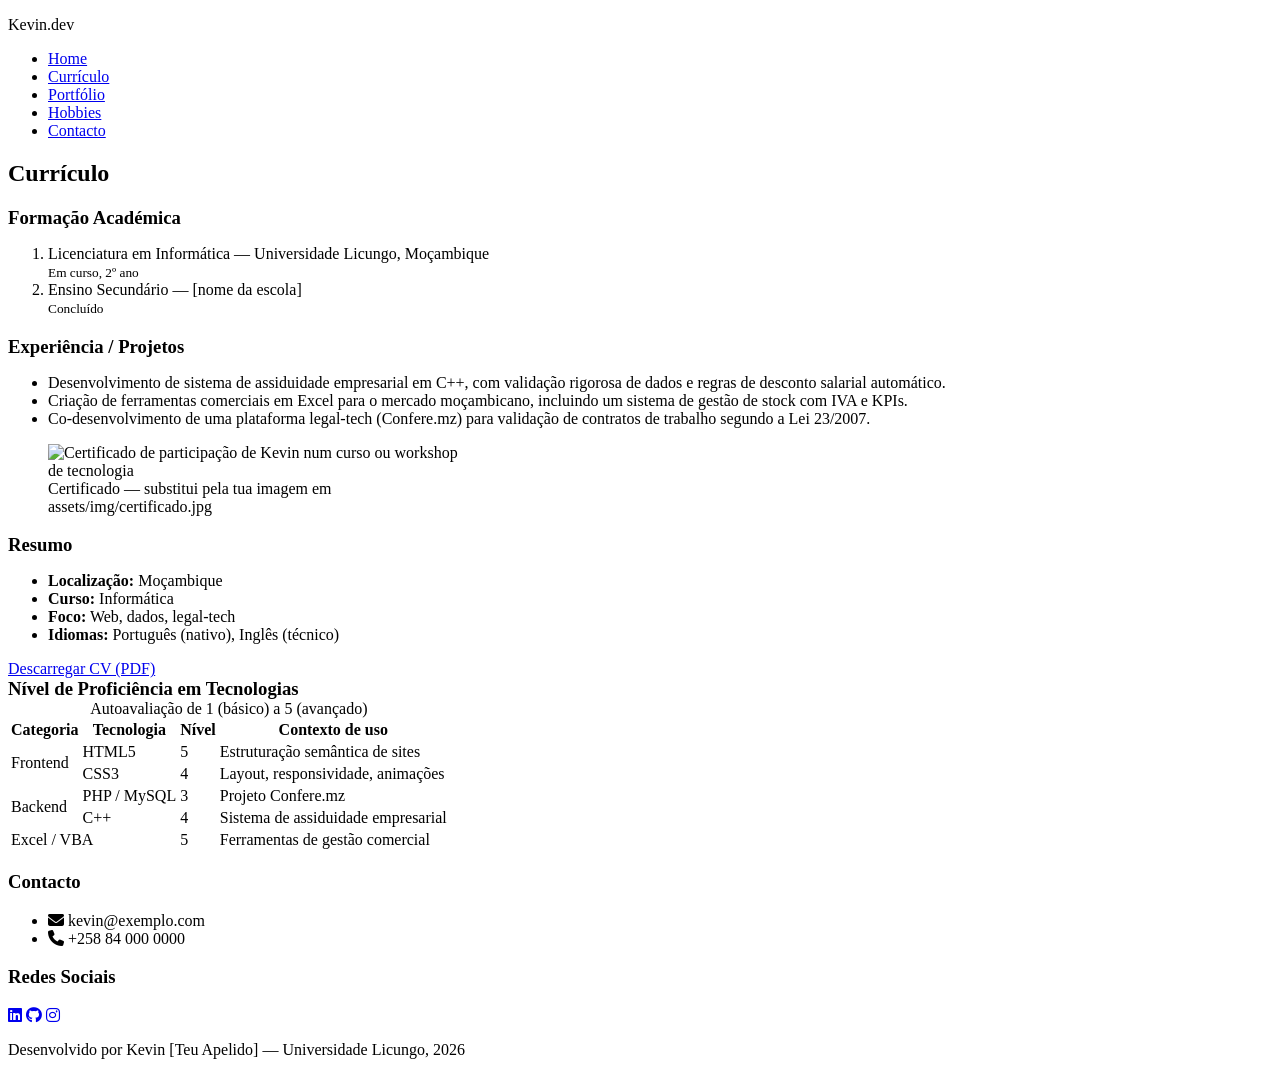
==== about.html @ 5a68db0b "Add files via upload" ====
<!DOCTYPE html>
<html lang="pt-MZ">
<head>
  <meta charset="UTF-8" />
  <meta name="viewport" content="width=device-width, initial-scale=1.0" />
  <title>Currículo — Kevin</title>
  <meta name="description" content="Formação académica, experiência e competências técnicas de Kevin." />

  <link rel="preconnect" href="https://fonts.googleapis.com" />
  <link href="https://fonts.googleapis.com/css2?family=Fraunces:wght@500;600;700&family=Inter:wght@400;500;600&family=JetBrains+Mono:wght@400;500&display=swap" rel="stylesheet" />
  <link rel="stylesheet" href="https://cdnjs.cloudflare.com/ajax/libs/font-awesome/6.5.1/css/all.min.css" />

  <link rel="stylesheet" href="css/estilo.css" />
  <link rel="stylesheet" href="css/responsivo.css" />
</head>
<body>

  <header class="cabecalho">
    <div class="cabecalho__conteudo">
      <p class="logotipo">Kevin<span>.</span>dev</p>
      <nav class="navegacao" aria-label="Navegação principal">
        <ul>
          <li><a href="index.html">Home</a></li>
          <li><a href="about.html" class="active" aria-current="page">Currículo</a></li>
          <li><a href="portfolio.html">Portfólio</a></li>
          <li><a href="hobbies.html">Hobbies</a></li>
          <li><a href="contact.html">Contacto</a></li>
        </ul>
      </nav>
    </div>
    <div class="faixa-capulana" aria-hidden="true"></div>
  </header>

  <main>
    <section class="secao">
      <h2>Currículo</h2>
      <div class="curriculo-grid">

        <div>
          <article aria-labelledby="titulo-formacao">
            <h3 id="titulo-formacao" style="margin-bottom: var(--espaco-sm); color: var(--cor-secundaria);">Formação Académica</h3>
            <ol class="lista-formacao">
              <li>
                Licenciatura em Informática — Universidade Licungo, Moçambique
                <br /><small>Em curso, 2º ano</small>
              </li>
              <li>
                Ensino Secundário — [nome da escola]
                <br /><small>Concluído</small>
              </li>
            </ol>
          </article>

          <article aria-labelledby="titulo-experiencia" style="margin-top: var(--espaco-lg);">
            <h3 id="titulo-experiencia" style="margin-bottom: var(--espaco-sm); color: var(--cor-secundaria);">Experiência / Projetos</h3>
            <ul class="lista-skills">
              <li>Desenvolvimento de sistema de assiduidade empresarial em C++, com validação rigorosa de dados e regras de desconto salarial automático.</li>
              <li>Criação de ferramentas comerciais em Excel para o mercado moçambicano, incluindo um sistema de gestão de stock com IVA e KPIs.</li>
              <li>Co-desenvolvimento de uma plataforma legal-tech (Confere.mz) para validação de contratos de trabalho segundo a Lei 23/2007.</li>
            </ul>
          </article>

          <figure style="margin-top: var(--espaco-lg); max-width: 420px;">
            <img
              src="https://picsum.photos/seed/certificado-kevin/420/280"
              alt="Certificado de participação de Kevin num curso ou workshop de tecnologia"
              width="420"
              height="280"
            />
            <figcaption>Certificado — substitui pela tua imagem em assets/img/certificado.jpg</figcaption>
          </figure>
        </div>

        <aside aria-labelledby="titulo-resumo">
          <h3 id="titulo-resumo" style="margin-bottom: var(--espaco-sm); color: var(--cor-secundaria);">Resumo</h3>
          <ul class="lista-skills">
            <li><strong>Localização:</strong> Moçambique</li>
            <li><strong>Curso:</strong> Informática</li>
            <li><strong>Foco:</strong> Web, dados, legal-tech</li>
            <li><strong>Idiomas:</strong> Português (nativo), Inglês (técnico)</li>
          </ul>
          <a href="assets/ficheiros/cv-kevin.pdf" class="botao" style="margin-top: var(--espaco-md); display: inline-block;">Descarregar CV (PDF)</a>
        </aside>
      </div>

      <h3 style="margin-top: var(--espaco-lg); margin-bottom: var(--espaco-sm); color: var(--cor-secundaria);">Nível de Proficiência em Tecnologias</h3>
      <table class="tabela-competencias">
        <caption>Autoavaliação de 1 (básico) a 5 (avançado)</caption>
        <thead>
          <tr>
            <th scope="col">Categoria</th>
            <th scope="col">Tecnologia</th>
            <th scope="col">Nível</th>
            <th scope="col">Contexto de uso</th>
          </tr>
        </thead>
        <tbody>
          <tr>
            <td rowspan="2">Frontend</td>
            <td>HTML5</td>
            <td>5</td>
            <td>Estruturação semântica de sites</td>
          </tr>
          <tr>
            <td>CSS3</td>
            <td>4</td>
            <td>Layout, responsividade, animações</td>
          </tr>
          <tr>
            <td rowspan="2">Backend</td>
            <td>PHP / MySQL</td>
            <td>3</td>
            <td>Projeto Confere.mz</td>
          </tr>
          <tr>
            <td>C++</td>
            <td>4</td>
            <td>Sistema de assiduidade empresarial</td>
          </tr>
          <tr>
            <td colspan="2">Excel / VBA</td>
            <td>5</td>
            <td>Ferramentas de gestão comercial</td>
          </tr>
        </tbody>
      </table>
    </section>
  </main>

  <div class="faixa-capulana" aria-hidden="true"></div>
  <footer class="rodape">
    <div class="rodape__conteudo">
      <div>
        <h3>Contacto</h3>
        <ul>
          <li><i class="fa-solid fa-envelope" aria-hidden="true"></i> kevin@exemplo.com</li>
          <li><i class="fa-solid fa-phone" aria-hidden="true"></i> +258 84 000 0000</li>
        </ul>
      </div>
      <div>
        <h3>Redes Sociais</h3>
        <div class="rodape__redes">
          <a href="#" aria-label="LinkedIn"><i class="fa-brands fa-linkedin" aria-hidden="true"></i></a>
          <a href="#" aria-label="GitHub"><i class="fa-brands fa-github" aria-hidden="true"></i></a>
          <a href="#" aria-label="Instagram"><i class="fa-brands fa-instagram" aria-hidden="true"></i></a>
        </div>
      </div>
    </div>
    <p class="rodape__assinatura">Desenvolvido por Kevin [Teu Apelido] — Universidade Licungo, 2026</p>
  </footer>

</body>
</html>
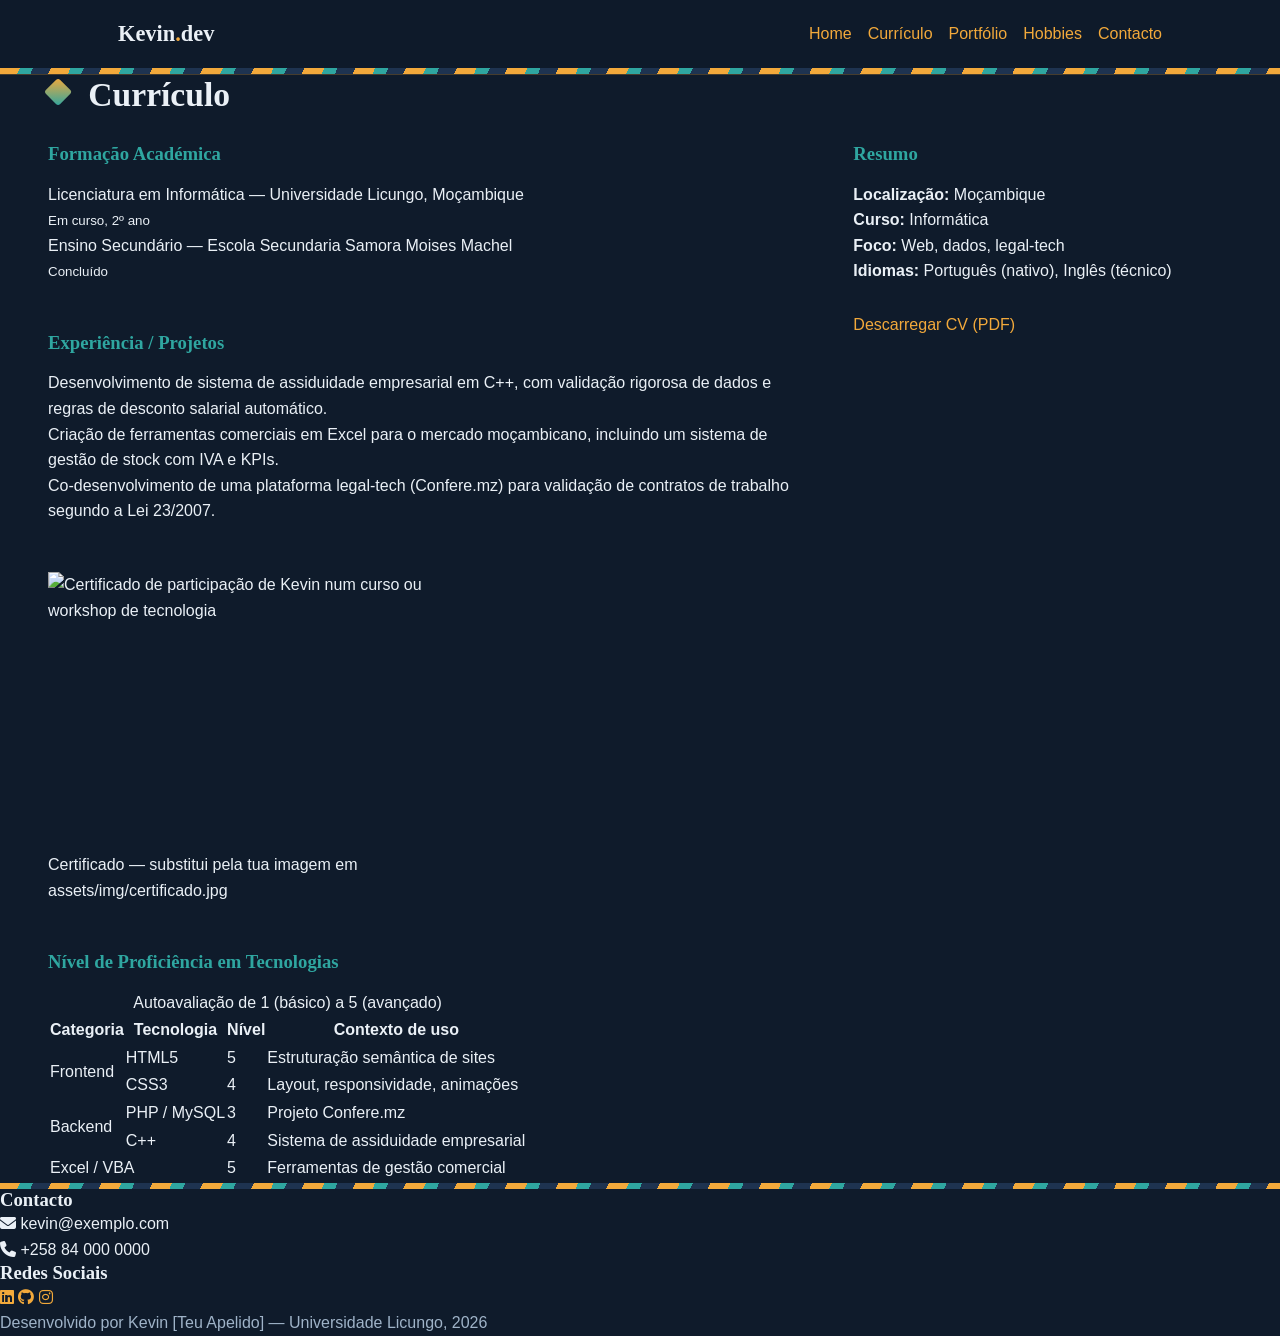
==== commit 99bcb07f: "Update educational background in about.html Updated the educational background in the curriculum sec" ====
--- a/about.html
+++ b/about.html
@@ -45,7 +45,7 @@
                 <br /><small>Em curso, 2º ano</small>
               </li>
               <li>
-                Ensino Secundário — [nome da escola]
+                Ensino Secundário — Escola Secundaria Samora Moises Machel
                 <br /><small>Concluído</small>
               </li>
             </ol>
@@ -150,4 +150,4 @@
   </footer>
 
 </body>
-</html>+</html>
--- a/css/estilo.css
+++ b/css/estilo.css
@@ -0,0 +1,148 @@
+/* ============================================================
+   ESTILO.CSS — Folha de estilos partilhada
+   Site: Currículo Pessoal — Kevin
+   Universidade Licungo — Licenciatura em Informática
+   Disciplina: Programação de Design Web
+   ============================================================ */
+
+:root {
+  --cor-fundo: #0f1b2b;
+  --cor-superficie: #16283f;
+  --cor-superficie-alt: #1e3350;
+  --cor-primaria: #f2a93b;
+  --cor-primaria-escura: #c9861f;
+  --cor-secundaria: #2fa6a0;
+  --cor-texto: #eaf0f6;
+  --cor-texto-suave: #9fb3c8;
+  --cor-borda: rgba(242, 169, 59, 0.25);
+
+  --fonte-titulo: 'Fraunces', 'Georgia', serif;
+  --fonte-corpo: 'Inter', 'Segoe UI', Arial, sans-serif;
+  --fonte-utilitaria: 'JetBrains Mono', 'Courier New', monospace;
+
+  --espaco-xs: 0.5rem;
+  --espaco-sm: 1rem;
+  --espaco-md: 1.75rem;
+  --espaco-lg: 3rem;
+  --espaco-xl: 5rem;
+
+  --raio-borda: 14px;
+  --sombra-card: 0 12px 30px rgba(0, 0, 0, 0.35);
+  --transicao-base: 0.25s ease;
+}
+
+*,
+*::before,
+*::after {
+  box-sizing: border-box;
+  margin: 0;
+  padding: 0;
+}
+
+html {
+  scroll-behavior: smooth;
+  font-size: 100%;
+}
+
+body {
+  background-color: var(--cor-fundo);
+  color: var(--cor-texto);
+  font-family: var(--fonte-corpo);
+  line-height: 1.6;
+}
+
+img {
+  max-width: 100%;
+  height: auto;
+  display: block;
+}
+
+a {
+  color: var(--cor-primaria);
+  text-decoration: none;
+}
+
+ul,
+ol {
+  list-style: none;
+}
+
+h1, h2, h3 {
+  font-family: var(--fonte-titulo);
+  font-weight: 600;
+  line-height: 1.2;
+  color: var(--cor-texto);
+}
+
+h1 {
+  font-size: clamp(2rem, 5vw, 3.2rem);
+}
+
+h2 {
+  font-size: clamp(1.5rem, 3vw, 2.1rem);
+  margin-bottom: var(--espaco-md);
+  position: relative;
+  padding-left: 1.2em;
+}
+
+h2::before {
+  content: '';
+  position: absolute;
+  left: 0;
+  top: 0.2em;
+  width: 0.6em;
+  height: 0.6em;
+  background: linear-gradient(135deg, var(--cor-primaria), var(--cor-secundaria));
+  border-radius: 3px;
+  transform: rotate(45deg);
+}
+
+p {
+  color: var(--cor-texto-suave);
+  max-width: 65ch;
+}
+
+.faixa-capulana {
+  height: 6px;
+  width: 100%;
+  background: repeating-linear-gradient(
+    115deg,
+    var(--cor-primaria) 0 18px,
+    var(--cor-secundaria) 18px 30px,
+    var(--cor-superficie-alt) 30px 46px
+  );
+}
+
+.cabecalho {
+  position: sticky;
+  top: 0;
+  z-index: 100;
+  background-color: rgba(15, 27, 43, 0.92);
+  backdrop-filter: blur(6px);
+  border-bottom: 1px solid var(--cor-borda);
+}
+
+.cabecalho__conteudo {
+  max-width: 1100px;
+  margin: 0 auto;
+  padding: var(--espaco-sm) var(--espaco-md);
+  display: flex;
+  align-items: center;
+  justify-content: space-between;
+  gap: var(--espaco-sm);
+}
+
+.logotipo {
+  font-family: var(--fonte-titulo);
+  font-size: 1.4rem;
+  font-weight: 700;
+  color: var(--cor-texto);
+}
+
+.logotipo span {
+  color: var(--cor-primaria);
+}
+
+.navegacao > ul {
+  display: flex;
+  flex-wrap: wrap;
--- a/css/responsivo.css
+++ b/css/responsivo.css
@@ -0,0 +1,123 @@
+/* ============================================================
+   RESPONSIVO.CSS — Media queries (mobile-first)
+   ============================================================ */
+
+.cabecalho__conteudo {
+  flex-direction: column;
+  align-items: flex-start;
+  gap: 0.75rem;
+}
+
+.navegacao > ul {
+  gap: var(--espaco-sm);
+  width: 100%;
+  justify-content: space-between;
+}
+
+.hero__avatar {
+  width: 120px;
+  height: 120px;
+}
+
+.grelha-hobbies {
+  flex-direction: column;
+  align-items: center;
+}
+
+.card-hobby {
+  width: 100%;
+  max-width: 100%;
+}
+
+.rodape__conteudo {
+  flex-direction: column;
+  text-align: center;
+}
+
+.rodape__redes {
+  justify-content: center;
+}
+
+@media (min-width: 481px) {
+  .cabecalho__conteudo {
+    flex-direction: row;
+    align-items: center;
+  }
+
+  .navegacao > ul {
+    width: auto;
+  }
+
+  .hero__avatar {
+    width: 150px;
+    height: 150px;
+  }
+
+  .grelha-hobbies {
+    flex-direction: row;
+  }
+
+  .card-hobby {
+    width: auto;
+    max-width: 260px;
+  }
+
+  .grelha-projetos {
+    grid-template-columns: repeat(2, 1fr);
+  }
+
+  .rodape__conteudo {
+    flex-direction: row;
+    text-align: left;
+  }
+
+  .rodape__redes {
+    justify-content: flex-start;
+  }
+
+  .hero__descricao {
+    font-size: calc(1rem + 0.3vw);
+  }
+}
+
+@media (min-width: 769px) {
+  .hero {
+    padding-top: var(--espaco-xl);
+  }
+
+  .hero__avatar {
+    width: 180px;
+    height: 180px;
+  }
+
+  .grelha-projetos {
+    grid-template-columns: repeat(3, 1fr);
+  }
+
+  .secao {
+    padding-left: var(--espaco-lg);
+    padding-right: var(--espaco-lg);
+  }
+
+  .curriculo-grid {
+    display: grid;
+    grid-template-columns: 2fr 1fr;
+    gap: var(--espaco-lg);
+    align-items: start;
+  }
+}
+
+@media (min-width: 1200px) {
+  .grelha-projetos {
+    grid-template-columns: repeat(3, 1fr);
+  }
+}
+
+@media (prefers-reduced-motion: reduce) {
+  * {
+    animation-duration: 0.001ms !important;
+    animation-iteration-count: 1 !important;
+    transition-duration: 0.001ms !important;
+    scroll-behavior: auto !important;
+  }
+}
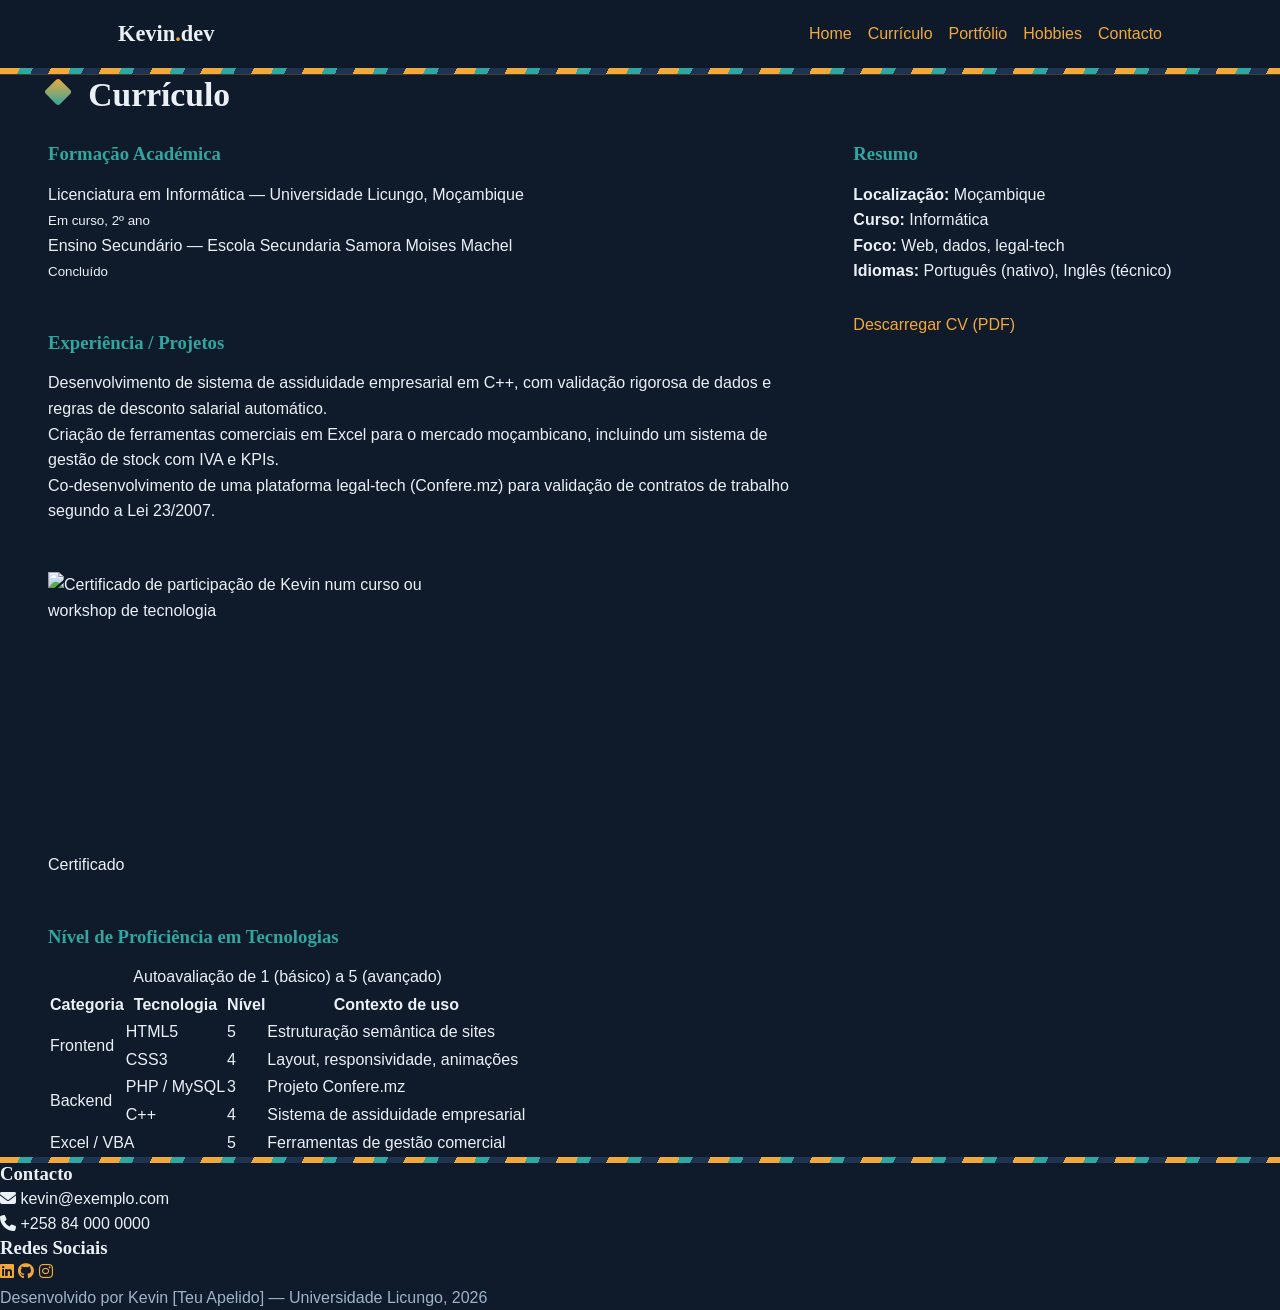
==== commit 95be7127: "Fix HTML encoding issues in about.html" ====
--- a/about.html
+++ b/about.html
@@ -62,12 +62,12 @@
 
           <figure style="margin-top: var(--espaco-lg); max-width: 420px;">
             <img
-              src="https://picsum.photos/seed/certificado-kevin/420/280"
+              src="assets/img/certificado.jpg"
               alt="Certificado de participação de Kevin num curso ou workshop de tecnologia"
               width="420"
               height="280"
             />
-            <figcaption>Certificado — substitui pela tua imagem em assets/img/certificado.jpg</figcaption>
+            <figcaption>Certificado</figcaption>
           </figure>
         </div>
 
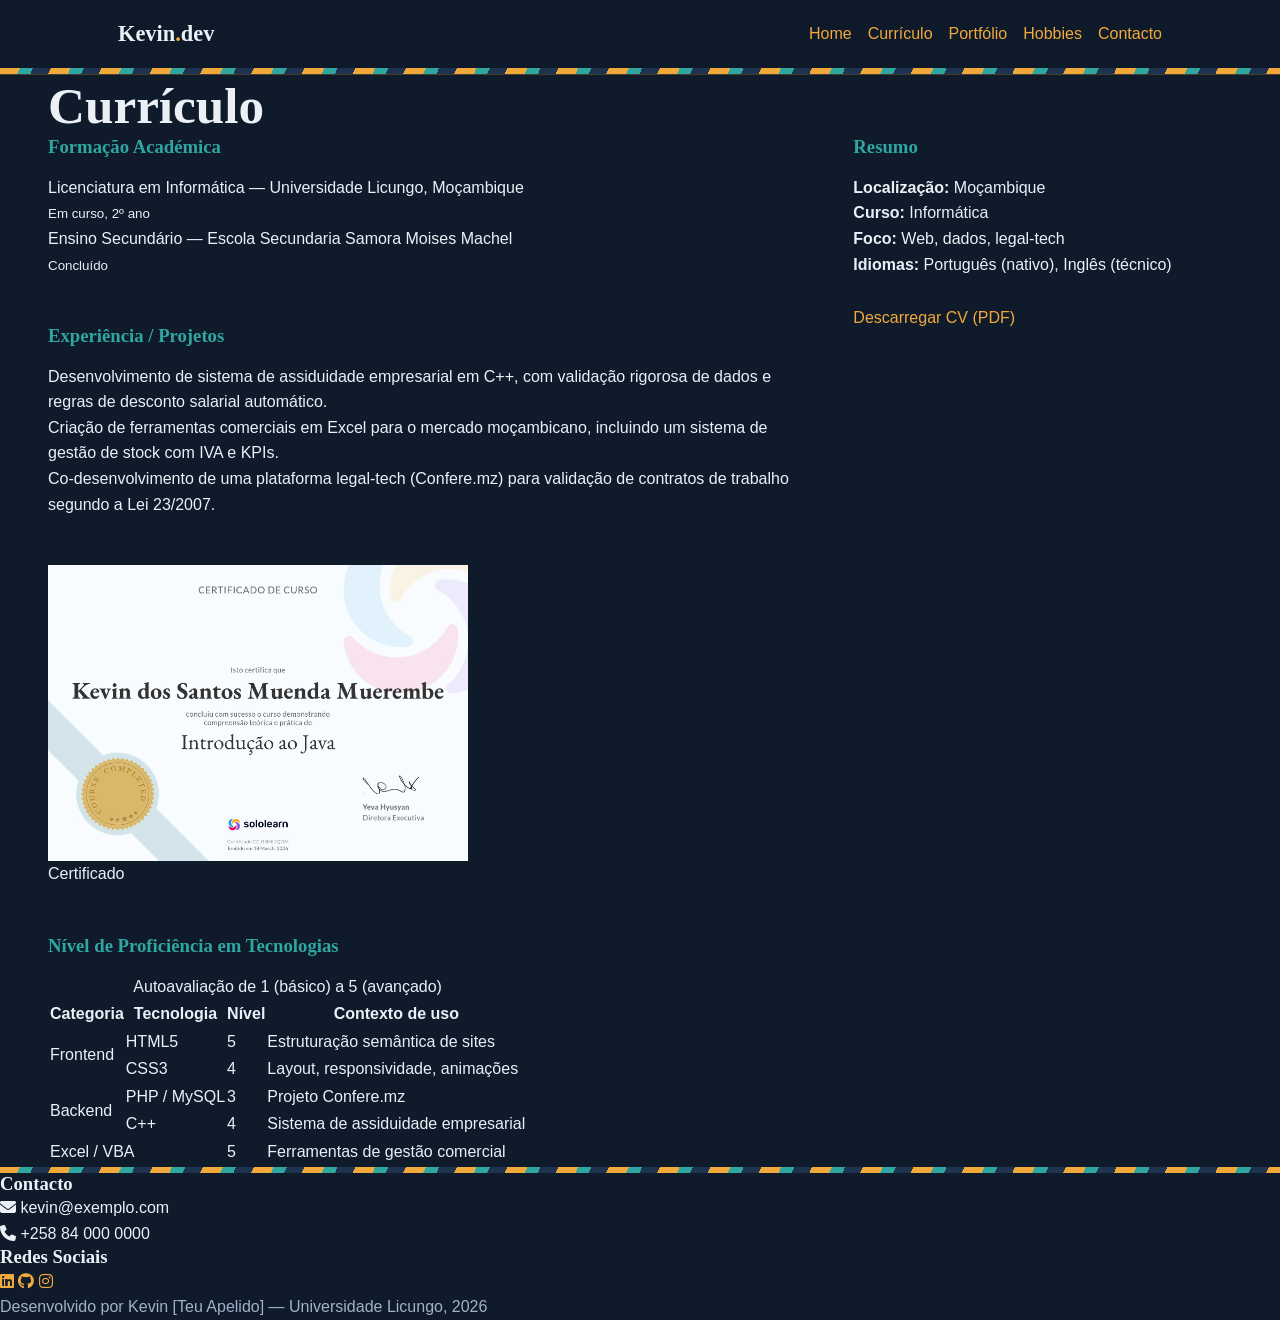
==== commit 64032ec4: "Fix HTML encoding issues in about.html" ====
--- a/about.html
+++ b/about.html
@@ -33,7 +33,7 @@
 
   <main>
     <section class="secao">
-      <h2>Currículo</h2>
+      <h1>Currículo</h1>
       <div class="curriculo-grid">
 
         <div>
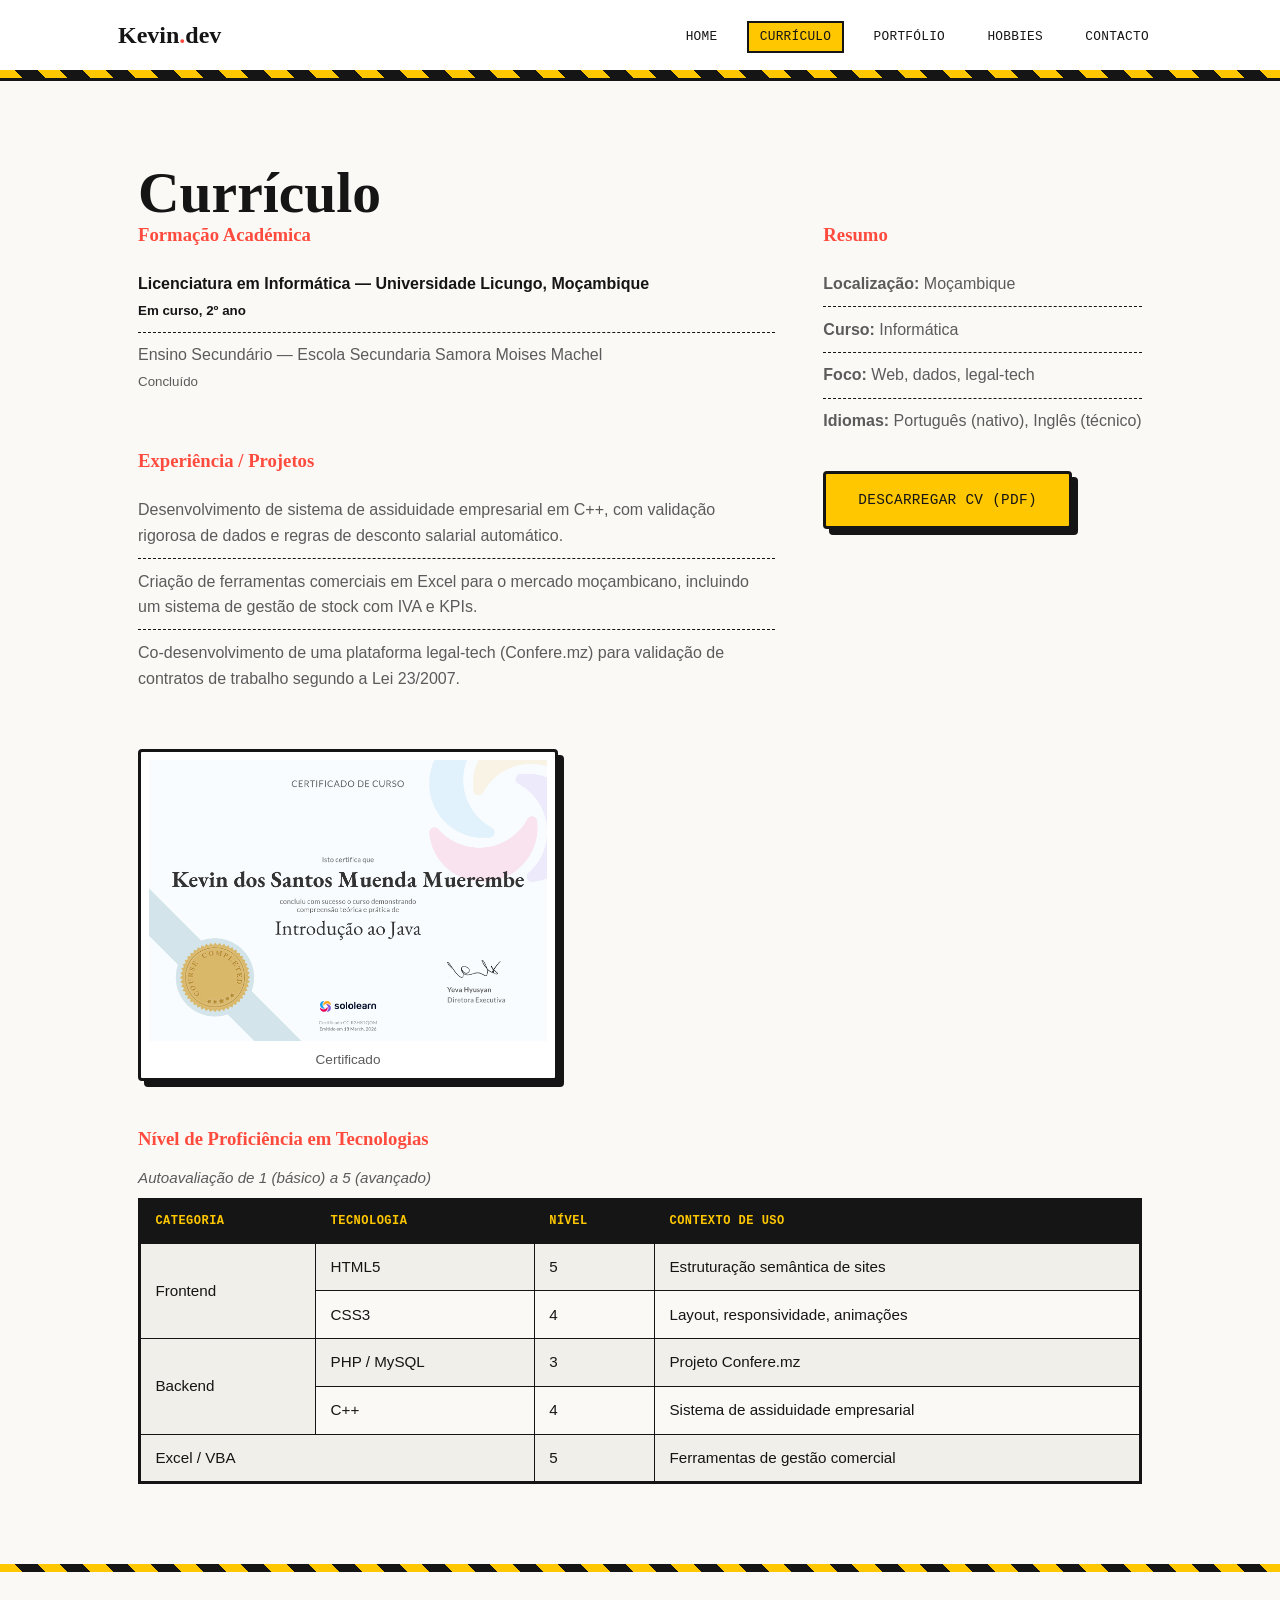
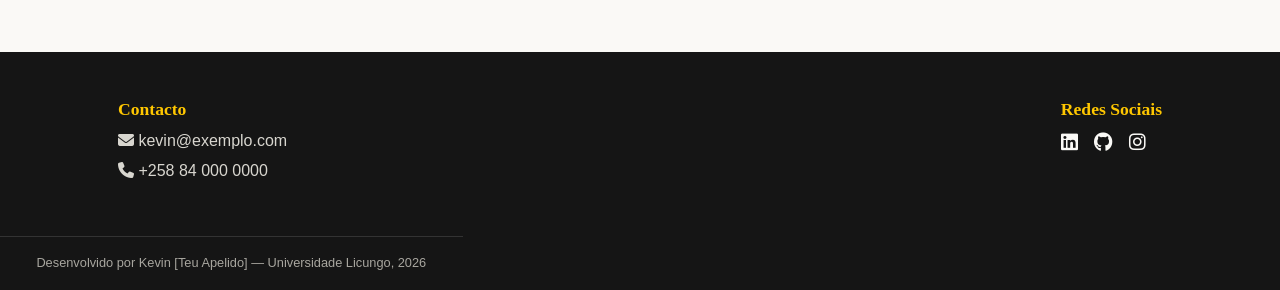
==== commit 04615796: "Revise footer with updated contact and social links Updated contact information and social media lin" ====
--- a/about.html
+++ b/about.html
@@ -79,7 +79,7 @@
             <li><strong>Foco:</strong> Web, dados, legal-tech</li>
             <li><strong>Idiomas:</strong> Português (nativo), Inglês (técnico)</li>
           </ul>
-          <a href="assets/ficheiros/cv-kevin.pdf" class="botao" style="margin-top: var(--espaco-md); display: inline-block;">Descarregar CV (PDF)</a>
+          <a href="assets/ficheiros/cv-kevin.pdf.pdf" class="botao" style="margin-top: var(--espaco-md); display: inline-block;">Descarregar CV (PDF)</a>
         </aside>
       </div>
 
@@ -140,10 +140,10 @@
       <div>
         <h3>Redes Sociais</h3>
         <div class="rodape__redes">
-          <a href="#" aria-label="LinkedIn"><i class="fa-brands fa-linkedin" aria-hidden="true"></i></a>
-          <a href="#" aria-label="GitHub"><i class="fa-brands fa-github" aria-hidden="true"></i></a>
-          <a href="#" aria-label="Instagram"><i class="fa-brands fa-instagram" aria-hidden="true"></i></a>
-        </div>
+  <a href="https://www.linkedin.com/search/results/people/?keywords=Kevin%20Muerembe" aria-label="LinkedIn" target="_blank" rel="noopener"><i class="fa-brands fa-linkedin" aria-hidden="true"></i></a>
+  <a href="https://github.com/kmuerembe" aria-label="GitHub" target="_blank" rel="noopener"><i class="fa-brands fa-github" aria-hidden="true"></i></a>
+  <a href="https://instagram.com/kevin_b_jordan" aria-label="Instagram" target="_blank" rel="noopener"><i class="fa-brands fa-instagram" aria-hidden="true"></i></a>
+</div>
       </div>
     </div>
     <p class="rodape__assinatura">Desenvolvido por Kevin [Teu Apelido] — Universidade Licungo, 2026</p>
--- a/css/estilo.css
+++ b/css/estilo.css
@@ -1,20 +1,25 @@
 /* ============================================================
-   ESTILO.CSS — Folha de estilos partilhada
+   ESTILO.CSS — Folha de estilos partilhada (v2 — estilo editorial)
    Site: Currículo Pessoal — Kevin
    Universidade Licungo — Licenciatura em Informática
    Disciplina: Programação de Design Web
+
+   Identidade visual: inspirada em cartazes/zines — fundo claro,
+   bordas grossas, sombras "sólidas" (sem blur), um único amarelo
+   vibrante como cor de assinatura. Contraste alto, tipografia
+   grande, layout "de grelha" bem marcado.
    ============================================================ */
 
 :root {
-  --cor-fundo: #0f1b2b;
-  --cor-superficie: #16283f;
-  --cor-superficie-alt: #1e3350;
-  --cor-primaria: #f2a93b;
-  --cor-primaria-escura: #c9861f;
-  --cor-secundaria: #2fa6a0;
-  --cor-texto: #eaf0f6;
-  --cor-texto-suave: #9fb3c8;
-  --cor-borda: rgba(242, 169, 59, 0.25);
+  --cor-fundo: #faf9f6;
+  --cor-superficie: #ffffff;
+  --cor-superficie-alt: #f0efe9;
+  --cor-primaria: #ffc700;
+  --cor-primaria-escura: #e0ad00;
+  --cor-secundaria: #ff4b3e;
+  --cor-texto: #151515;
+  --cor-texto-suave: #5b5b5b;
+  --cor-borda: #151515;
 
   --fonte-titulo: 'Fraunces', 'Georgia', serif;
   --fonte-corpo: 'Inter', 'Segoe UI', Arial, sans-serif;
@@ -26,9 +31,9 @@
   --espaco-lg: 3rem;
   --espaco-xl: 5rem;
 
-  --raio-borda: 14px;
-  --sombra-card: 0 12px 30px rgba(0, 0, 0, 0.35);
-  --transicao-base: 0.25s ease;
+  --raio-borda: 4px;
+  --sombra-card: 6px 6px 0 var(--cor-borda);
+  --transicao-base: 0.2s ease;
 }
 
 *,
@@ -58,7 +63,7 @@
 }
 
 a {
-  color: var(--cor-primaria);
+  color: var(--cor-texto);
   text-decoration: none;
 }
 
@@ -67,34 +72,37 @@
   list-style: none;
 }
 
-h1, h2, h3 {
+h1,
+h2,
+h3 {
   font-family: var(--fonte-titulo);
-  font-weight: 600;
-  line-height: 1.2;
+  font-weight: 700;
+  line-height: 1.1;
   color: var(--cor-texto);
 }
 
 h1 {
-  font-size: clamp(2rem, 5vw, 3.2rem);
+  font-size: clamp(2.2rem, 6vw, 3.6rem);
 }
 
 h2 {
-  font-size: clamp(1.5rem, 3vw, 2.1rem);
+  font-size: clamp(1.6rem, 3.5vw, 2.3rem);
   margin-bottom: var(--espaco-md);
+  display: inline-block;
   position: relative;
-  padding-left: 1.2em;
+  padding: 0 0.3em;
 }
 
 h2::before {
   content: '';
   position: absolute;
-  left: 0;
-  top: 0.2em;
-  width: 0.6em;
-  height: 0.6em;
-  background: linear-gradient(135deg, var(--cor-primaria), var(--cor-secundaria));
-  border-radius: 3px;
-  transform: rotate(45deg);
+  left: -0.15em;
+  right: -0.15em;
+  bottom: 0.08em;
+  top: 0.4em;
+  background-color: var(--cor-primaria);
+  z-index: -1;
+  transform: skew(-2deg);
 }
 
 p {
@@ -103,13 +111,12 @@
 }
 
 .faixa-capulana {
-  height: 6px;
+  height: 8px;
   width: 100%;
   background: repeating-linear-gradient(
-    115deg,
-    var(--cor-primaria) 0 18px,
-    var(--cor-secundaria) 18px 30px,
-    var(--cor-superficie-alt) 30px 46px
+    45deg,
+    var(--cor-primaria) 0 16px,
+    var(--cor-texto) 16px 32px
   );
 }
 
@@ -117,9 +124,8 @@
   position: sticky;
   top: 0;
   z-index: 100;
-  background-color: rgba(15, 27, 43, 0.92);
-  backdrop-filter: blur(6px);
-  border-bottom: 1px solid var(--cor-borda);
+  background-color: var(--cor-superficie);
+  border-bottom: 3px solid var(--cor-borda);
 }
 
 .cabecalho__conteudo {
@@ -134,15 +140,513 @@
 
 .logotipo {
   font-family: var(--fonte-titulo);
-  font-size: 1.4rem;
+  font-size: 1.5rem;
   font-weight: 700;
   color: var(--cor-texto);
 }
 
 .logotipo span {
+  color: var(--cor-secundaria);
+}
+
+.navegacao > ul {
+  display: flex;
+  flex-wrap: wrap;
+  gap: var(--espaco-sm);
+}
+
+.navegacao a {
+  position: relative;
+  font-family: var(--fonte-utilitaria);
+  font-size: 0.8rem;
+  letter-spacing: 0.02em;
+  text-transform: uppercase;
+  color: var(--cor-texto);
+  padding: 0.4rem 0.7rem;
+  border: 2px solid transparent;
+  transition: border-color var(--transicao-base), background-color var(--transicao-base);
+}
+
+.navegacao a:hover,
+.navegacao a:focus {
+  border-color: var(--cor-borda);
+}
+
+.navegacao a.active {
+  background-color: var(--cor-primaria);
+  border-color: var(--cor-borda);
+}
+
+.rodape {
+  background-color: var(--cor-texto);
+  color: var(--cor-fundo);
+  margin-top: var(--espaco-xl);
+}
+
+.rodape__conteudo {
+  max-width: 1100px;
+  margin: 0 auto;
+  padding: var(--espaco-lg) var(--espaco-md);
+  display: flex;
+  flex-wrap: wrap;
+  justify-content: space-between;
+  gap: var(--espaco-md);
+}
+
+.rodape h3 {
+  font-size: 1.1rem;
+  margin-bottom: var(--espaco-xs);
   color: var(--cor-primaria);
 }
 
-.navegacao > ul {
-  display: flex;
-  flex-wrap: wrap;+.rodape ul li {
+  color: #d8d6cf;
+  margin-bottom: 0.3rem;
+}
+
+.rodape ul li a {
+  color: #d8d6cf;
+  transition: color var(--transicao-base);
+}
+
+.rodape ul li a:hover {
+  color: var(--cor-primaria);
+}
+
+.rodape__redes {
+  display: flex;
+  gap: var(--espaco-sm);
+  margin-top: var(--espaco-xs);
+}
+
+.rodape__redes a {
+  font-size: 1.2rem;
+  color: var(--cor-fundo);
+  transition: color var(--transicao-base), transform var(--transicao-base);
+}
+
+.rodape__redes a:hover {
+  color: var(--cor-primaria);
+  transform: translateY(-3px);
+}
+
+.rodape__assinatura {
+  text-align: center;
+  padding: var(--espaco-sm);
+  font-size: 0.8rem;
+  color: #a8a69f;
+  border-top: 1px solid #333;
+}
+
+main {
+  display: block;
+}
+
+.secao {
+  max-width: 1100px;
+  margin: 0 auto;
+  padding: var(--espaco-xl) var(--espaco-md);
+}
+
+.secao + .secao {
+  border-top: 3px dashed var(--cor-borda);
+}
+
+.hero {
+  display: flex;
+  flex-direction: column;
+  align-items: center;
+  text-align: center;
+  gap: var(--espaco-md);
+  padding-top: var(--espaco-xl);
+}
+
+.hero__avatar {
+  width: 160px;
+  height: 160px;
+  border-radius: 50%;
+  border: 3px solid var(--cor-borda);
+  box-shadow: var(--sombra-card);
+  object-fit: cover;
+  animation: aparecer 0.8s ease-out;
+}
+
+.hero__tagline {
+  font-family: var(--fonte-utilitaria);
+  color: var(--cor-secundaria);
+  font-size: 1rem;
+  letter-spacing: 0.04em;
+}
+
+.hero__descricao {
+  color: var(--cor-texto-suave);
+}
+
+@keyframes aparecer {
+  from {
+    opacity: 0;
+    transform: translateY(16px);
+  }
+  to {
+    opacity: 1;
+    transform: translateY(0);
+  }
+}
+
+.botao {
+  display: inline-block;
+  font-family: var(--fonte-utilitaria);
+  font-size: 0.9rem;
+  letter-spacing: 0.02em;
+  text-transform: uppercase;
+  color: var(--cor-texto);
+  background-color: var(--cor-primaria);
+  padding: 0.9rem 2rem;
+  border: 3px solid var(--cor-borda);
+  border-radius: var(--raio-borda);
+  cursor: pointer;
+  box-shadow: var(--sombra-card);
+  transition: transform var(--transicao-base), box-shadow var(--transicao-base);
+  animation: aparecer 1s ease-out;
+}
+
+.botao:hover,
+.botao:focus {
+  transform: translate(-3px, -3px);
+  box-shadow: 9px 9px 0 var(--cor-borda);
+}
+
+.midia {
+  width: 100%;
+  border: 3px solid var(--cor-borda);
+  border-radius: var(--raio-borda);
+  box-shadow: var(--sombra-card);
+}
+
+.audio-player {
+  width: 100%;
+  max-width: 480px;
+  border-radius: var(--raio-borda);
+}
+
+figure {
+  background-color: var(--cor-superficie);
+  border: 3px solid var(--cor-borda);
+  border-radius: var(--raio-borda);
+  padding: var(--espaco-xs);
+  box-shadow: var(--sombra-card);
+}
+
+figcaption {
+  margin-top: var(--espaco-xs);
+  font-size: 0.85rem;
+  color: var(--cor-texto-suave);
+  text-align: center;
+}
+
+.tabela-competencias {
+  width: 100%;
+  border-collapse: collapse;
+  margin-top: var(--espaco-sm);
+  font-size: 0.95rem;
+  border: 3px solid var(--cor-borda);
+}
+
+.tabela-competencias caption {
+  text-align: left;
+  color: var(--cor-texto-suave);
+  margin-bottom: var(--espaco-xs);
+  font-style: italic;
+}
+
+.tabela-competencias th,
+.tabela-competencias td {
+  border: 1px solid var(--cor-borda);
+  padding: 0.7rem 0.9rem;
+  text-align: left;
+}
+
+.tabela-competencias thead th {
+  background-color: var(--cor-texto);
+  color: var(--cor-primaria);
+  font-family: var(--fonte-utilitaria);
+  text-transform: uppercase;
+  font-size: 0.75rem;
+  letter-spacing: 0.04em;
+}
+
+.tabela-competencias tbody tr:nth-child(odd) {
+  background-color: var(--cor-superficie-alt);
+}
+
+.tabela-competencias tbody tr:hover {
+  background-color: var(--cor-primaria);
+}
+
+.lista-formacao li,
+.lista-skills li {
+  padding: 0.6rem 0;
+  border-bottom: 1px dashed var(--cor-borda);
+  color: var(--cor-texto-suave);
+}
+
+.lista-formacao li:first-child {
+  color: var(--cor-texto);
+  font-weight: 700;
+}
+
+.lista-formacao li:last-child,
+.lista-skills li:last-child {
+  border-bottom: none;
+}
+
+.grelha-projetos {
+  display: grid;
+  grid-template-columns: repeat(auto-fit, minmax(260px, 1fr));
+  gap: var(--espaco-lg);
+}
+
+.card-projeto {
+  background-color: var(--cor-superficie);
+  border: 3px solid var(--cor-borda);
+  border-radius: var(--raio-borda);
+  overflow: hidden;
+  box-shadow: var(--sombra-card);
+  transition: transform var(--transicao-base), box-shadow var(--transicao-base);
+}
+
+.card-projeto:hover {
+  transform: translate(-4px, -4px);
+  box-shadow: 10px 10px 0 var(--cor-secundaria);
+}
+
+.card-projeto__img {
+  width: 100%;
+  height: 170px;
+  object-fit: cover;
+  border-bottom: 3px solid var(--cor-borda);
+}
+
+.card-projeto__corpo {
+  padding: var(--espaco-sm);
+}
+
+.card-projeto__corpo h3 {
+  font-size: 1.15rem;
+  margin-bottom: 0.4rem;
+}
+
+.card-projeto__tags {
+  display: flex;
+  flex-wrap: wrap;
+  gap: 0.4rem;
+  margin-top: var(--espaco-xs);
+}
+
+.card-projeto__tags li {
+  font-family: var(--fonte-utilitaria);
+  font-size: 0.7rem;
+  background-color: var(--cor-texto);
+  color: var(--cor-primaria);
+  padding: 0.2rem 0.6rem;
+  border-radius: 999px;
+}
+
+.grelha-hobbies {
+  display: flex;
+  flex-direction: row;
+  flex-wrap: wrap;
+  justify-content: center;
+  align-items: stretch;
+  gap: var(--espaco-md);
+}
+
+.card-hobby {
+  flex: 1 1 220px;
+  max-width: 260px;
+  background-color: var(--cor-superficie);
+  border: 3px solid var(--cor-borda);
+  border-radius: var(--raio-borda);
+  padding: var(--espaco-md);
+  text-align: center;
+  display: flex;
+  flex-direction: column;
+  align-items: center;
+  gap: 0.6rem;
+  box-shadow: var(--sombra-card);
+  transition: transform var(--transicao-base), box-shadow var(--transicao-base);
+}
+
+.card-hobby:hover {
+  transform: translate(-3px, -3px);
+  box-shadow: 8px 8px 0 var(--cor-primaria);
+}
+
+.card-hobby i {
+  font-size: 1.8rem;
+  color: var(--cor-secundaria);
+}
+
+.formulario-contacto fieldset {
+  border: 3px solid var(--cor-borda);
+  border-radius: var(--raio-borda);
+  padding: var(--espaco-md);
+  margin-bottom: var(--espaco-md);
+  background-color: var(--cor-superficie);
+}
+
+.formulario-contacto legend {
+  font-family: var(--fonte-titulo);
+  color: var(--cor-texto);
+  background-color: var(--cor-primaria);
+  padding: 0.2rem 0.7rem;
+  border: 2px solid var(--cor-borda);
+}
+
+.campo {
+  margin-bottom: var(--espaco-sm);
+  display: flex;
+  flex-direction: column;
+  gap: 0.35rem;
+}
+
+.campo label {
+  font-size: 0.9rem;
+  font-weight: 600;
+  color: var(--cor-texto);
+}
+
+.formulario-contacto input[type='text'],
+.formulario-contacto input[type='email'],
+.formulario-contacto input[type='tel'],
+.formulario-contacto input[type='date'],
+.formulario-contacto input[type='number'],
+.formulario-contacto select,
+.formulario-contacto textarea {
+  background-color: var(--cor-fundo);
+  border: 2px solid var(--cor-borda);
+  border-radius: var(--raio-borda);
+  padding: 0.7rem 0.9rem;
+  color: var(--cor-texto);
+  font-family: var(--fonte-corpo);
+  font-size: 0.95rem;
+  transition: box-shadow var(--transicao-base);
+}
+
+.formulario-contacto input:focus,
+.formulario-contacto select:focus,
+.formulario-contacto textarea:focus {
+  outline: none;
+  box-shadow: 4px 4px 0 var(--cor-primaria);
+}
+
+.formulario-contacto input:not(:placeholder-shown):invalid {
+  border-color: var(--cor-secundaria);
+}
+
+.formulario-contacto input:not(:placeholder-shown):valid {
+  border-color: #1f8a3d;
+}
+
+.formulario-contacto textarea {
+  resize: vertical;
+  min-height: 120px;
+}
+
+.formulario-contacto input[type='file'] {
+  color: var(--cor-texto-suave);
+  font-size: 0.85rem;
+}
+
+.formulario-contacto input[type='file']::file-selector-button {
+  background-color: var(--cor-primaria);
+  color: var(--cor-texto);
+  border: 2px solid var(--cor-borda);
+  border-radius: 999px;
+  padding: 0.5rem 1rem;
+  font-family: var(--fonte-utilitaria);
+  font-size: 0.75rem;
+  text-transform: uppercase;
+  cursor: pointer;
+  margin-right: var(--espaco-xs);
+}
+
+.opcoes {
+  display: flex;
+  flex-wrap: wrap;
+  gap: var(--espaco-sm);
+}
+
+.opcao {
+  display: flex;
+  align-items: center;
+  gap: 0.5rem;
+  background-color: var(--cor-fundo);
+  border: 2px solid var(--cor-borda);
+  border-radius: 999px;
+  padding: 0.5rem 1rem;
+  cursor: pointer;
+  transition: background-color var(--transicao-base);
+}
+
+.opcao input[type='radio'],
+.opcao input[type='checkbox'] {
+  appearance: none;
+  -webkit-appearance: none;
+  width: 1.1rem;
+  height: 1.1rem;
+  border: 2px solid var(--cor-texto);
+  border-radius: 50%;
+  display: inline-block;
+  position: relative;
+  cursor: pointer;
+  transition: background-color var(--transicao-base);
+}
+
+.opcao input[type='checkbox'] {
+  border-radius: 4px;
+}
+
+.opcao input[type='radio']:checked,
+.opcao input[type='checkbox']:checked {
+  background-color: var(--cor-secundaria);
+  box-shadow: inset 0 0 0 3px var(--cor-fundo);
+}
+
+.opcao:has(input:checked) {
+  background-color: var(--cor-primaria);
+}
+
+.formulario-contacto button[type='submit'] {
+  font-family: var(--fonte-utilitaria);
+  font-size: 0.9rem;
+  text-transform: uppercase;
+  letter-spacing: 0.02em;
+  color: var(--cor-texto);
+  background-color: var(--cor-primaria);
+  border: 3px solid var(--cor-borda);
+  padding: 0.9rem 2.2rem;
+  border-radius: var(--raio-borda);
+  cursor: pointer;
+  box-shadow: var(--sombra-card);
+  transition: transform var(--transicao-base), box-shadow var(--transicao-base);
+}
+
+.formulario-contacto button[type='submit']:hover,
+.formulario-contacto button[type='submit']:focus {
+  transform: translate(-3px, -3px);
+  box-shadow: 9px 9px 0 var(--cor-secundaria);
+}
+
+.text-destaque {
+  color: var(--cor-secundaria);
+}
+
+.sr-only {
+  position: absolute;
+  width: 1px;
+  height: 1px;
+  overflow: hidden;
+  clip: rect(0, 0, 0, 0);
+  white-space: nowrap;
+}
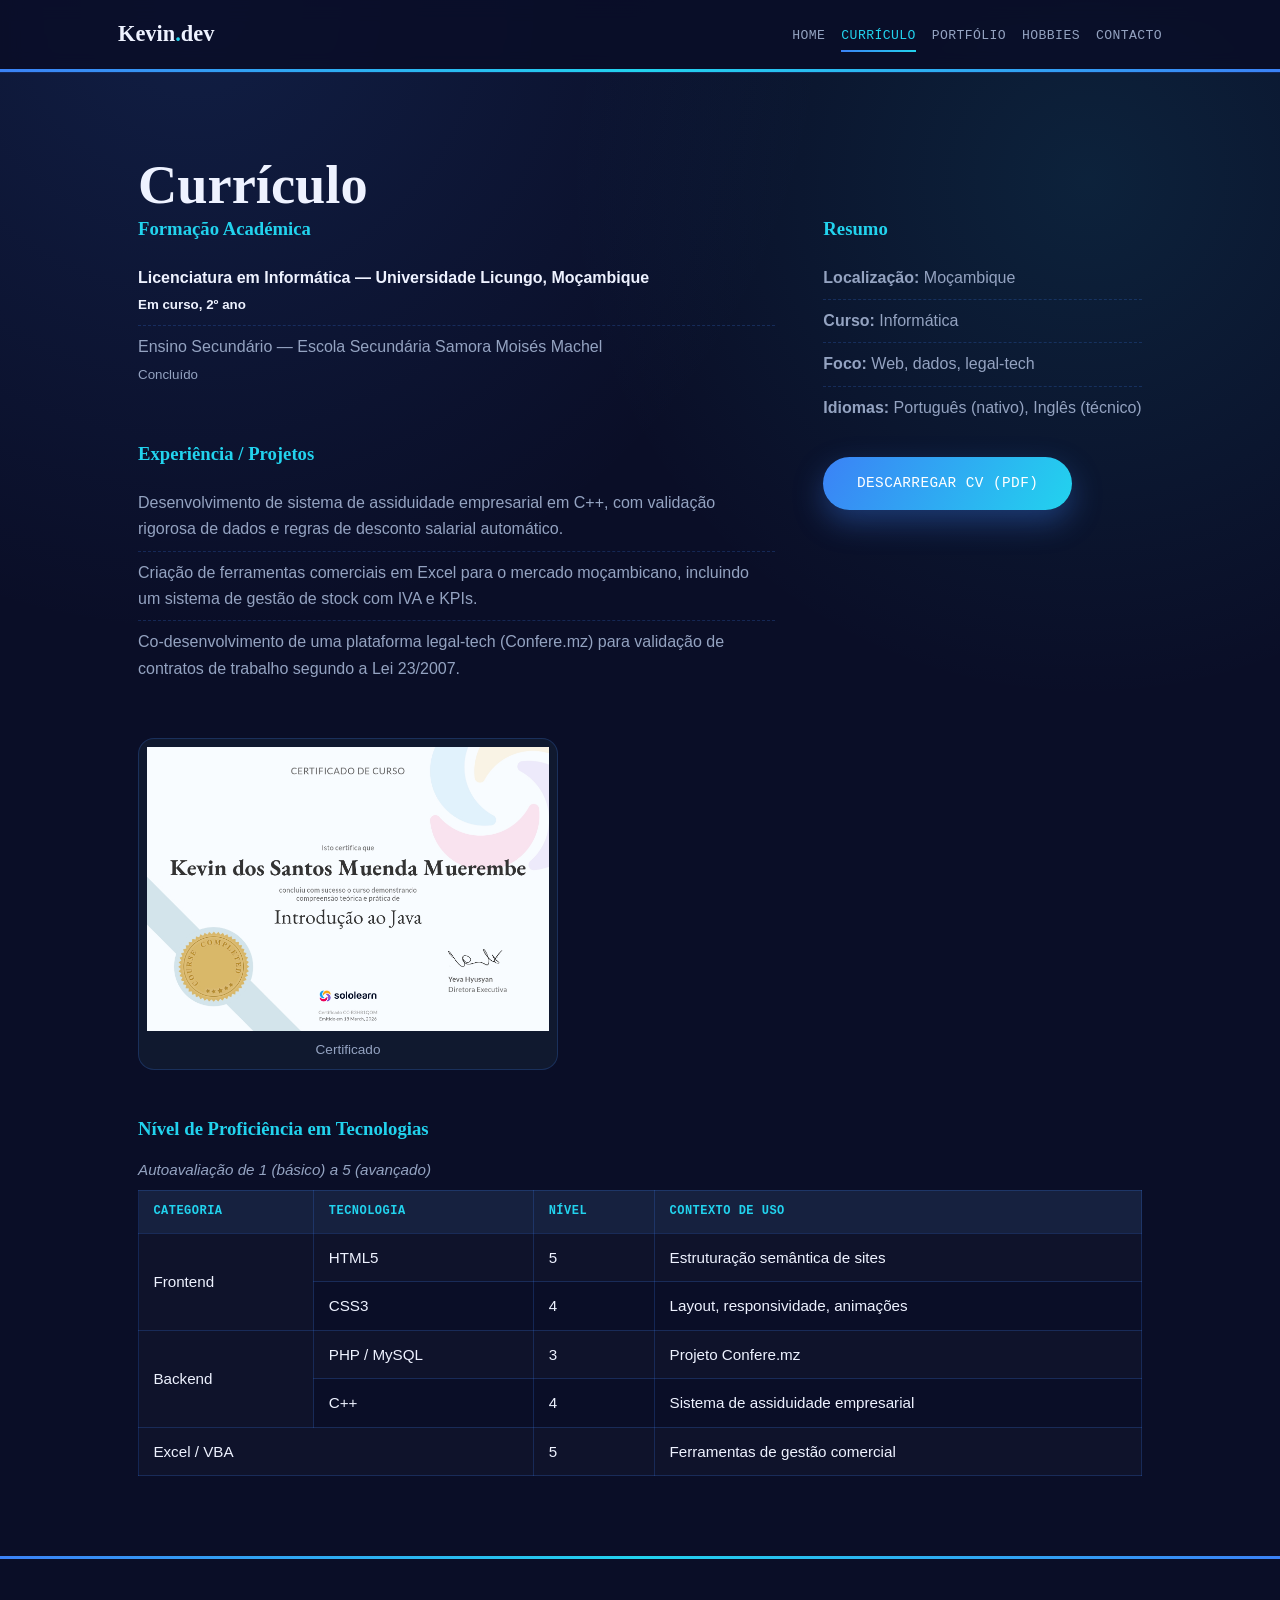
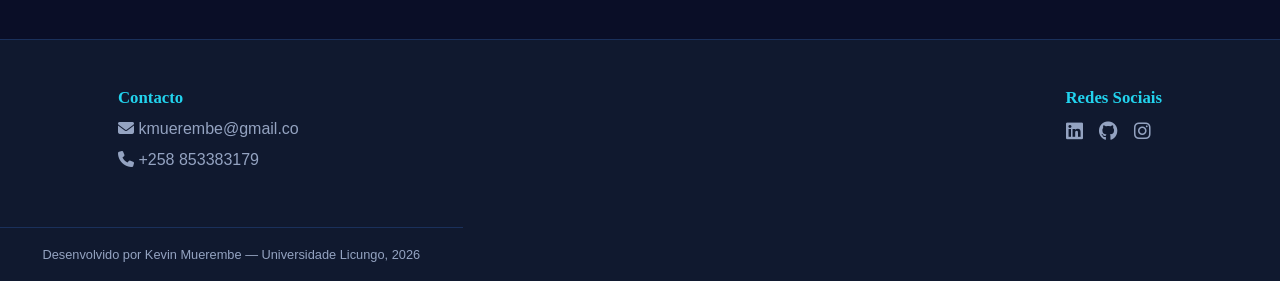
==== commit 9b103551: "Fix HTML formatting and update contact information" ====
--- a/about.html
+++ b/about.html
@@ -45,7 +45,7 @@
                 <br /><small>Em curso, 2º ano</small>
               </li>
               <li>
-                Ensino Secundário — Escola Secundaria Samora Moises Machel
+                Ensino Secundário — Escola Secundária Samora Moisés Machel
                 <br /><small>Concluído</small>
               </li>
             </ol>
@@ -133,8 +133,8 @@
       <div>
         <h3>Contacto</h3>
         <ul>
-          <li><i class="fa-solid fa-envelope" aria-hidden="true"></i> kevin@exemplo.com</li>
-          <li><i class="fa-solid fa-phone" aria-hidden="true"></i> +258 84 000 0000</li>
+          <li><i class="fa-solid fa-envelope" aria-hidden="true"></i> kmuerembe@gmail.co</li>
+          <li><i class="fa-solid fa-phone" aria-hidden="true"></i> +258 853383179</li>
         </ul>
       </div>
       <div>
@@ -146,7 +146,7 @@
 </div>
       </div>
     </div>
-    <p class="rodape__assinatura">Desenvolvido por Kevin [Teu Apelido] — Universidade Licungo, 2026</p>
+    <p class="rodape__assinatura">Desenvolvido por Kevin Muerembe — Universidade Licungo, 2026</p>
   </footer>
 
 </body>
--- a/css/estilo.css
+++ b/css/estilo.css
@@ -1,25 +1,25 @@
 /* ============================================================
-   ESTILO.CSS — Folha de estilos partilhada (v2 — estilo editorial)
+   ESTILO.CSS — Folha de estilos partilhada (v3 — dev profissional, azul)
    Site: Currículo Pessoal — Kevin
    Universidade Licungo — Licenciatura em Informática
    Disciplina: Programação de Design Web
 
-   Identidade visual: inspirada em cartazes/zines — fundo claro,
-   bordas grossas, sombras "sólidas" (sem blur), um único amarelo
-   vibrante como cor de assinatura. Contraste alto, tipografia
-   grande, layout "de grelha" bem marcado.
+   Identidade visual: portfólio de programador — fundo azul-noite,
+   gradientes azul → ciano, cartões com "glow" suave e cantos
+   arredondados. Transições discretas no hover, uma animação de
+   entrada ao carregar a página (sem loops infinitos).
    ============================================================ */
 
 :root {
-  --cor-fundo: #faf9f6;
-  --cor-superficie: #ffffff;
-  --cor-superficie-alt: #f0efe9;
-  --cor-primaria: #ffc700;
-  --cor-primaria-escura: #e0ad00;
-  --cor-secundaria: #ff4b3e;
-  --cor-texto: #151515;
-  --cor-texto-suave: #5b5b5b;
-  --cor-borda: #151515;
+  --cor-fundo: #0a0e27;
+  --cor-superficie: #10192f;
+  --cor-superficie-alt: #16213f;
+  --cor-primaria: #3b82f6;
+  --cor-primaria-clara: #60a5fa;
+  --cor-secundaria: #22d3ee;
+  --cor-texto: #eef2ff;
+  --cor-texto-suave: #94a3c1;
+  --cor-borda: rgba(59, 130, 246, 0.22);
 
   --fonte-titulo: 'Fraunces', 'Georgia', serif;
   --fonte-corpo: 'Inter', 'Segoe UI', Arial, sans-serif;
@@ -31,9 +31,10 @@
   --espaco-lg: 3rem;
   --espaco-xl: 5rem;
 
-  --raio-borda: 4px;
-  --sombra-card: 6px 6px 0 var(--cor-borda);
-  --transicao-base: 0.2s ease;
+  --raio-borda: 16px;
+  --sombra-card: 0 18px 40px rgba(4, 8, 22, 0.55);
+  --sombra-glow: 0 0 0 1px var(--cor-borda), 0 18px 40px rgba(59, 130, 246, 0.18);
+  --transicao-base: 0.25s ease;
 }
 
 *,
@@ -51,9 +52,13 @@
 
 body {
   background-color: var(--cor-fundo);
+  background-image:
+    radial-gradient(circle at 15% 0%, rgba(59, 130, 246, 0.14), transparent 45%),
+    radial-gradient(circle at 85% 20%, rgba(34, 211, 238, 0.10), transparent 40%);
+  background-attachment: fixed;
   color: var(--cor-texto);
   font-family: var(--fonte-corpo);
-  line-height: 1.6;
+  line-height: 1.65;
 }
 
 img {
@@ -63,7 +68,7 @@
 }
 
 a {
-  color: var(--cor-texto);
+  color: var(--cor-primaria-clara);
   text-decoration: none;
 }
 
@@ -76,33 +81,32 @@
 h2,
 h3 {
   font-family: var(--fonte-titulo);
-  font-weight: 700;
-  line-height: 1.1;
+  font-weight: 600;
+  line-height: 1.2;
   color: var(--cor-texto);
 }
 
 h1 {
-  font-size: clamp(2.2rem, 6vw, 3.6rem);
+  font-size: clamp(2.1rem, 5vw, 3.4rem);
 }
 
 h2 {
-  font-size: clamp(1.6rem, 3.5vw, 2.3rem);
+  font-size: clamp(1.5rem, 3vw, 2.15rem);
   margin-bottom: var(--espaco-md);
+  position: relative;
+  padding-bottom: 0.5rem;
   display: inline-block;
-  position: relative;
-  padding: 0 0.3em;
-}
-
-h2::before {
+}
+
+h2::after {
   content: '';
   position: absolute;
-  left: -0.15em;
-  right: -0.15em;
-  bottom: 0.08em;
-  top: 0.4em;
-  background-color: var(--cor-primaria);
-  z-index: -1;
-  transform: skew(-2deg);
+  left: 0;
+  bottom: 0;
+  width: 3.5rem;
+  height: 4px;
+  border-radius: 999px;
+  background: linear-gradient(90deg, var(--cor-primaria), var(--cor-secundaria));
 }
 
 p {
@@ -111,21 +115,19 @@
 }
 
 .faixa-capulana {
-  height: 8px;
+  height: 3px;
   width: 100%;
-  background: repeating-linear-gradient(
-    45deg,
-    var(--cor-primaria) 0 16px,
-    var(--cor-texto) 16px 32px
-  );
+  background: linear-gradient(90deg, var(--cor-primaria), var(--cor-secundaria), var(--cor-primaria));
 }
 
 .cabecalho {
   position: sticky;
   top: 0;
   z-index: 100;
-  background-color: var(--cor-superficie);
-  border-bottom: 3px solid var(--cor-borda);
+  background-color: rgba(10, 14, 39, 0.85);
+  backdrop-filter: blur(10px);
+  -webkit-backdrop-filter: blur(10px);
+  border-bottom: 1px solid var(--cor-borda);
 }
 
 .cabecalho__conteudo {
@@ -140,7 +142,7 @@
 
 .logotipo {
   font-family: var(--fonte-titulo);
-  font-size: 1.5rem;
+  font-size: 1.4rem;
   font-weight: 700;
   color: var(--cor-texto);
 }
@@ -152,34 +154,52 @@
 .navegacao > ul {
   display: flex;
   flex-wrap: wrap;
-  gap: var(--espaco-sm);
+  gap: var(--espaco-md);
 }
 
 .navegacao a {
   position: relative;
   font-family: var(--fonte-utilitaria);
-  font-size: 0.8rem;
-  letter-spacing: 0.02em;
+  font-size: 0.82rem;
+  letter-spacing: 0.03em;
   text-transform: uppercase;
-  color: var(--cor-texto);
-  padding: 0.4rem 0.7rem;
-  border: 2px solid transparent;
-  transition: border-color var(--transicao-base), background-color var(--transicao-base);
+  color: var(--cor-texto-suave);
+  padding: 0.3rem 0;
+  transition: color var(--transicao-base);
 }
 
 .navegacao a:hover,
 .navegacao a:focus {
-  border-color: var(--cor-borda);
+  color: var(--cor-texto);
+}
+
+.navegacao a::after {
+  content: '';
+  position: absolute;
+  left: 0;
+  bottom: -4px;
+  width: 0;
+  height: 2px;
+  background: linear-gradient(90deg, var(--cor-primaria), var(--cor-secundaria));
+  transition: width var(--transicao-base);
+}
+
+.navegacao a:hover::after,
+.navegacao a:focus::after {
+  width: 100%;
 }
 
 .navegacao a.active {
-  background-color: var(--cor-primaria);
-  border-color: var(--cor-borda);
+  color: var(--cor-secundaria);
+}
+
+.navegacao a.active::after {
+  width: 100%;
 }
 
 .rodape {
-  background-color: var(--cor-texto);
-  color: var(--cor-fundo);
+  background-color: var(--cor-superficie);
+  border-top: 1px solid var(--cor-borda);
   margin-top: var(--espaco-xl);
 }
 
@@ -194,23 +214,23 @@
 }
 
 .rodape h3 {
-  font-size: 1.1rem;
+  font-size: 1.05rem;
   margin-bottom: var(--espaco-xs);
-  color: var(--cor-primaria);
+  color: var(--cor-secundaria);
 }
 
 .rodape ul li {
-  color: #d8d6cf;
+  color: var(--cor-texto-suave);
   margin-bottom: 0.3rem;
 }
 
 .rodape ul li a {
-  color: #d8d6cf;
+  color: var(--cor-texto-suave);
   transition: color var(--transicao-base);
 }
 
 .rodape ul li a:hover {
-  color: var(--cor-primaria);
+  color: var(--cor-primaria-clara);
 }
 
 .rodape__redes {
@@ -221,12 +241,12 @@
 
 .rodape__redes a {
   font-size: 1.2rem;
-  color: var(--cor-fundo);
+  color: var(--cor-texto-suave);
   transition: color var(--transicao-base), transform var(--transicao-base);
 }
 
 .rodape__redes a:hover {
-  color: var(--cor-primaria);
+  color: var(--cor-secundaria);
   transform: translateY(-3px);
 }
 
@@ -234,12 +254,18 @@
   text-align: center;
   padding: var(--espaco-sm);
   font-size: 0.8rem;
-  color: #a8a69f;
-  border-top: 1px solid #333;
+  color: var(--cor-texto-suave);
+  border-top: 1px solid var(--cor-borda);
 }
 
 main {
   display: block;
+  animation: pagina-entra 0.5s ease-out;
+}
+
+@keyframes pagina-entra {
+  from { opacity: 0; }
+  to { opacity: 1; }
 }
 
 .secao {
@@ -249,7 +275,7 @@
 }
 
 .secao + .secao {
-  border-top: 3px dashed var(--cor-borda);
+  border-top: 1px solid var(--cor-borda);
 }
 
 .hero {
@@ -265,8 +291,8 @@
   width: 160px;
   height: 160px;
   border-radius: 50%;
-  border: 3px solid var(--cor-borda);
-  box-shadow: var(--sombra-card);
+  border: 3px solid var(--cor-primaria);
+  box-shadow: var(--sombra-glow);
   object-fit: cover;
   animation: aparecer 0.8s ease-out;
 }
@@ -285,7 +311,7 @@
 @keyframes aparecer {
   from {
     opacity: 0;
-    transform: translateY(16px);
+    transform: translateY(18px);
   }
   to {
     opacity: 1;
@@ -297,28 +323,27 @@
   display: inline-block;
   font-family: var(--fonte-utilitaria);
   font-size: 0.9rem;
-  letter-spacing: 0.02em;
+  letter-spacing: 0.03em;
   text-transform: uppercase;
-  color: var(--cor-texto);
-  background-color: var(--cor-primaria);
-  padding: 0.9rem 2rem;
-  border: 3px solid var(--cor-borda);
-  border-radius: var(--raio-borda);
+  color: #ffffff;
+  background: linear-gradient(120deg, var(--cor-primaria), var(--cor-secundaria));
+  padding: 0.9rem 2.1rem;
+  border-radius: 999px;
+  border: none;
   cursor: pointer;
-  box-shadow: var(--sombra-card);
+  box-shadow: 0 12px 30px rgba(59, 130, 246, 0.35);
   transition: transform var(--transicao-base), box-shadow var(--transicao-base);
   animation: aparecer 1s ease-out;
 }
 
 .botao:hover,
 .botao:focus {
-  transform: translate(-3px, -3px);
-  box-shadow: 9px 9px 0 var(--cor-borda);
+  transform: translateY(-3px);
+  box-shadow: 0 16px 36px rgba(34, 211, 238, 0.4);
 }
 
 .midia {
   width: 100%;
-  border: 3px solid var(--cor-borda);
   border-radius: var(--raio-borda);
   box-shadow: var(--sombra-card);
 }
@@ -331,10 +356,9 @@
 
 figure {
   background-color: var(--cor-superficie);
-  border: 3px solid var(--cor-borda);
+  border: 1px solid var(--cor-borda);
   border-radius: var(--raio-borda);
   padding: var(--espaco-xs);
-  box-shadow: var(--sombra-card);
 }
 
 figcaption {
@@ -349,7 +373,6 @@
   border-collapse: collapse;
   margin-top: var(--espaco-sm);
   font-size: 0.95rem;
-  border: 3px solid var(--cor-borda);
 }
 
 .tabela-competencias caption {
@@ -367,8 +390,8 @@
 }
 
 .tabela-competencias thead th {
-  background-color: var(--cor-texto);
-  color: var(--cor-primaria);
+  background-color: var(--cor-superficie-alt);
+  color: var(--cor-secundaria);
   font-family: var(--fonte-utilitaria);
   text-transform: uppercase;
   font-size: 0.75rem;
@@ -376,23 +399,23 @@
 }
 
 .tabela-competencias tbody tr:nth-child(odd) {
-  background-color: var(--cor-superficie-alt);
+  background-color: rgba(255, 255, 255, 0.02);
 }
 
 .tabela-competencias tbody tr:hover {
-  background-color: var(--cor-primaria);
+  background-color: rgba(59, 130, 246, 0.1);
 }
 
 .lista-formacao li,
 .lista-skills li {
-  padding: 0.6rem 0;
+  padding: 0.5rem 0;
   border-bottom: 1px dashed var(--cor-borda);
   color: var(--cor-texto-suave);
 }
 
 .lista-formacao li:first-child {
   color: var(--cor-texto);
-  font-weight: 700;
+  font-weight: 600;
 }
 
 .lista-formacao li:last-child,
@@ -403,28 +426,46 @@
 .grelha-projetos {
   display: grid;
   grid-template-columns: repeat(auto-fit, minmax(260px, 1fr));
-  gap: var(--espaco-lg);
+  gap: var(--espaco-md);
 }
 
 .card-projeto {
   background-color: var(--cor-superficie);
-  border: 3px solid var(--cor-borda);
+  border: 1px solid var(--cor-borda);
   border-radius: var(--raio-borda);
   overflow: hidden;
   box-shadow: var(--sombra-card);
-  transition: transform var(--transicao-base), box-shadow var(--transicao-base);
+  opacity: 0;
+  animation: subir-e-aparecer 0.6s ease-out forwards;
+  transition: transform var(--transicao-base), box-shadow var(--transicao-base), border-color var(--transicao-base);
+}
+
+.grelha-projetos .card-projeto:nth-child(1) { animation-delay: 0.05s; }
+.grelha-projetos .card-projeto:nth-child(2) { animation-delay: 0.15s; }
+.grelha-projetos .card-projeto:nth-child(3) { animation-delay: 0.25s; }
+.grelha-projetos .card-projeto:nth-child(4) { animation-delay: 0.35s; }
+
+@keyframes subir-e-aparecer {
+  from {
+    opacity: 0;
+    transform: translateY(24px);
+  }
+  to {
+    opacity: 1;
+    transform: translateY(0);
+  }
 }
 
 .card-projeto:hover {
-  transform: translate(-4px, -4px);
-  box-shadow: 10px 10px 0 var(--cor-secundaria);
+  transform: translateY(-8px);
+  border-color: var(--cor-secundaria);
+  box-shadow: 0 24px 50px rgba(34, 211, 238, 0.22);
 }
 
 .card-projeto__img {
   width: 100%;
   height: 170px;
   object-fit: cover;
-  border-bottom: 3px solid var(--cor-borda);
 }
 
 .card-projeto__corpo {
@@ -446,8 +487,8 @@
 .card-projeto__tags li {
   font-family: var(--fonte-utilitaria);
   font-size: 0.7rem;
-  background-color: var(--cor-texto);
-  color: var(--cor-primaria);
+  background-color: var(--cor-superficie-alt);
+  color: var(--cor-secundaria);
   padding: 0.2rem 0.6rem;
   border-radius: 999px;
 }
@@ -465,7 +506,7 @@
   flex: 1 1 220px;
   max-width: 260px;
   background-color: var(--cor-superficie);
-  border: 3px solid var(--cor-borda);
+  border: 1px solid var(--cor-borda);
   border-radius: var(--raio-borda);
   padding: var(--espaco-md);
   text-align: center;
@@ -473,13 +514,21 @@
   flex-direction: column;
   align-items: center;
   gap: 0.6rem;
-  box-shadow: var(--sombra-card);
-  transition: transform var(--transicao-base), box-shadow var(--transicao-base);
-}
+  opacity: 0;
+  animation: subir-e-aparecer 0.6s ease-out forwards;
+  transition: transform var(--transicao-base), border-color var(--transicao-base);
+}
+
+.grelha-hobbies .card-hobby:nth-child(1) { animation-delay: 0.05s; }
+.grelha-hobbies .card-hobby:nth-child(2) { animation-delay: 0.12s; }
+.grelha-hobbies .card-hobby:nth-child(3) { animation-delay: 0.19s; }
+.grelha-hobbies .card-hobby:nth-child(4) { animation-delay: 0.26s; }
+.grelha-hobbies .card-hobby:nth-child(5) { animation-delay: 0.33s; }
+.grelha-hobbies .card-hobby:nth-child(6) { animation-delay: 0.40s; }
 
 .card-hobby:hover {
-  transform: translate(-3px, -3px);
-  box-shadow: 8px 8px 0 var(--cor-primaria);
+  transform: translateY(-6px);
+  border-color: var(--cor-primaria);
 }
 
 .card-hobby i {
@@ -488,7 +537,7 @@
 }
 
 .formulario-contacto fieldset {
-  border: 3px solid var(--cor-borda);
+  border: 1px solid var(--cor-borda);
   border-radius: var(--raio-borda);
   padding: var(--espaco-md);
   margin-bottom: var(--espaco-md);
@@ -497,10 +546,8 @@
 
 .formulario-contacto legend {
   font-family: var(--fonte-titulo);
-  color: var(--cor-texto);
-  background-color: var(--cor-primaria);
-  padding: 0.2rem 0.7rem;
-  border: 2px solid var(--cor-borda);
+  color: var(--cor-secundaria);
+  padding: 0 0.5rem;
 }
 
 .campo {
@@ -512,8 +559,7 @@
 
 .campo label {
   font-size: 0.9rem;
-  font-weight: 600;
-  color: var(--cor-texto);
+  color: var(--cor-texto-suave);
 }
 
 .formulario-contacto input[type='text'],
@@ -524,28 +570,29 @@
 .formulario-contacto select,
 .formulario-contacto textarea {
   background-color: var(--cor-fundo);
-  border: 2px solid var(--cor-borda);
-  border-radius: var(--raio-borda);
+  border: 1px solid var(--cor-borda);
+  border-radius: 10px;
   padding: 0.7rem 0.9rem;
   color: var(--cor-texto);
   font-family: var(--fonte-corpo);
   font-size: 0.95rem;
-  transition: box-shadow var(--transicao-base);
+  transition: border-color var(--transicao-base), box-shadow var(--transicao-base);
 }
 
 .formulario-contacto input:focus,
 .formulario-contacto select:focus,
 .formulario-contacto textarea:focus {
   outline: none;
-  box-shadow: 4px 4px 0 var(--cor-primaria);
+  border-color: var(--cor-primaria);
+  box-shadow: 0 0 0 3px rgba(59, 130, 246, 0.25);
 }
 
 .formulario-contacto input:not(:placeholder-shown):invalid {
+  border-color: #f87171;
+}
+
+.formulario-contacto input:not(:placeholder-shown):valid {
   border-color: var(--cor-secundaria);
-}
-
-.formulario-contacto input:not(:placeholder-shown):valid {
-  border-color: #1f8a3d;
 }
 
 .formulario-contacto textarea {
@@ -559,9 +606,9 @@
 }
 
 .formulario-contacto input[type='file']::file-selector-button {
-  background-color: var(--cor-primaria);
-  color: var(--cor-texto);
-  border: 2px solid var(--cor-borda);
+  background: linear-gradient(120deg, var(--cor-primaria), var(--cor-secundaria));
+  color: #ffffff;
+  border: none;
   border-radius: 999px;
   padding: 0.5rem 1rem;
   font-family: var(--fonte-utilitaria);
@@ -582,11 +629,11 @@
   align-items: center;
   gap: 0.5rem;
   background-color: var(--cor-fundo);
-  border: 2px solid var(--cor-borda);
+  border: 1px solid var(--cor-borda);
   border-radius: 999px;
   padding: 0.5rem 1rem;
   cursor: pointer;
-  transition: background-color var(--transicao-base);
+  transition: border-color var(--transicao-base);
 }
 
 .opcao input[type='radio'],
@@ -595,47 +642,48 @@
   -webkit-appearance: none;
   width: 1.1rem;
   height: 1.1rem;
-  border: 2px solid var(--cor-texto);
+  border: 2px solid var(--cor-texto-suave);
   border-radius: 50%;
   display: inline-block;
   position: relative;
   cursor: pointer;
-  transition: background-color var(--transicao-base);
+  transition: border-color var(--transicao-base);
 }
 
 .opcao input[type='checkbox'] {
-  border-radius: 4px;
+  border-radius: 5px;
 }
 
 .opcao input[type='radio']:checked,
 .opcao input[type='checkbox']:checked {
-  background-color: var(--cor-secundaria);
+  border-color: var(--cor-primaria);
+  background-color: var(--cor-primaria);
   box-shadow: inset 0 0 0 3px var(--cor-fundo);
 }
 
 .opcao:has(input:checked) {
-  background-color: var(--cor-primaria);
+  border-color: var(--cor-secundaria);
 }
 
 .formulario-contacto button[type='submit'] {
   font-family: var(--fonte-utilitaria);
   font-size: 0.9rem;
   text-transform: uppercase;
-  letter-spacing: 0.02em;
-  color: var(--cor-texto);
-  background-color: var(--cor-primaria);
-  border: 3px solid var(--cor-borda);
+  letter-spacing: 0.03em;
+  color: #ffffff;
+  background: linear-gradient(120deg, var(--cor-primaria), var(--cor-secundaria));
+  border: none;
   padding: 0.9rem 2.2rem;
-  border-radius: var(--raio-borda);
+  border-radius: 999px;
   cursor: pointer;
-  box-shadow: var(--sombra-card);
+  box-shadow: 0 12px 30px rgba(59, 130, 246, 0.35);
   transition: transform var(--transicao-base), box-shadow var(--transicao-base);
 }
 
 .formulario-contacto button[type='submit']:hover,
 .formulario-contacto button[type='submit']:focus {
-  transform: translate(-3px, -3px);
-  box-shadow: 9px 9px 0 var(--cor-secundaria);
+  transform: translateY(-2px);
+  box-shadow: 0 16px 36px rgba(34, 211, 238, 0.4);
 }
 
 .text-destaque {
@@ -650,3 +698,14 @@
   clip: rect(0, 0, 0, 0);
   white-space: nowrap;
 }
+
+@media (prefers-reduced-motion: reduce) {
+  main,
+  .hero__avatar,
+  .botao,
+  .grelha-projetos .card-projeto,
+  .grelha-hobbies .card-hobby {
+    animation: none !important;
+    opacity: 1 !important;
+  }
+}
